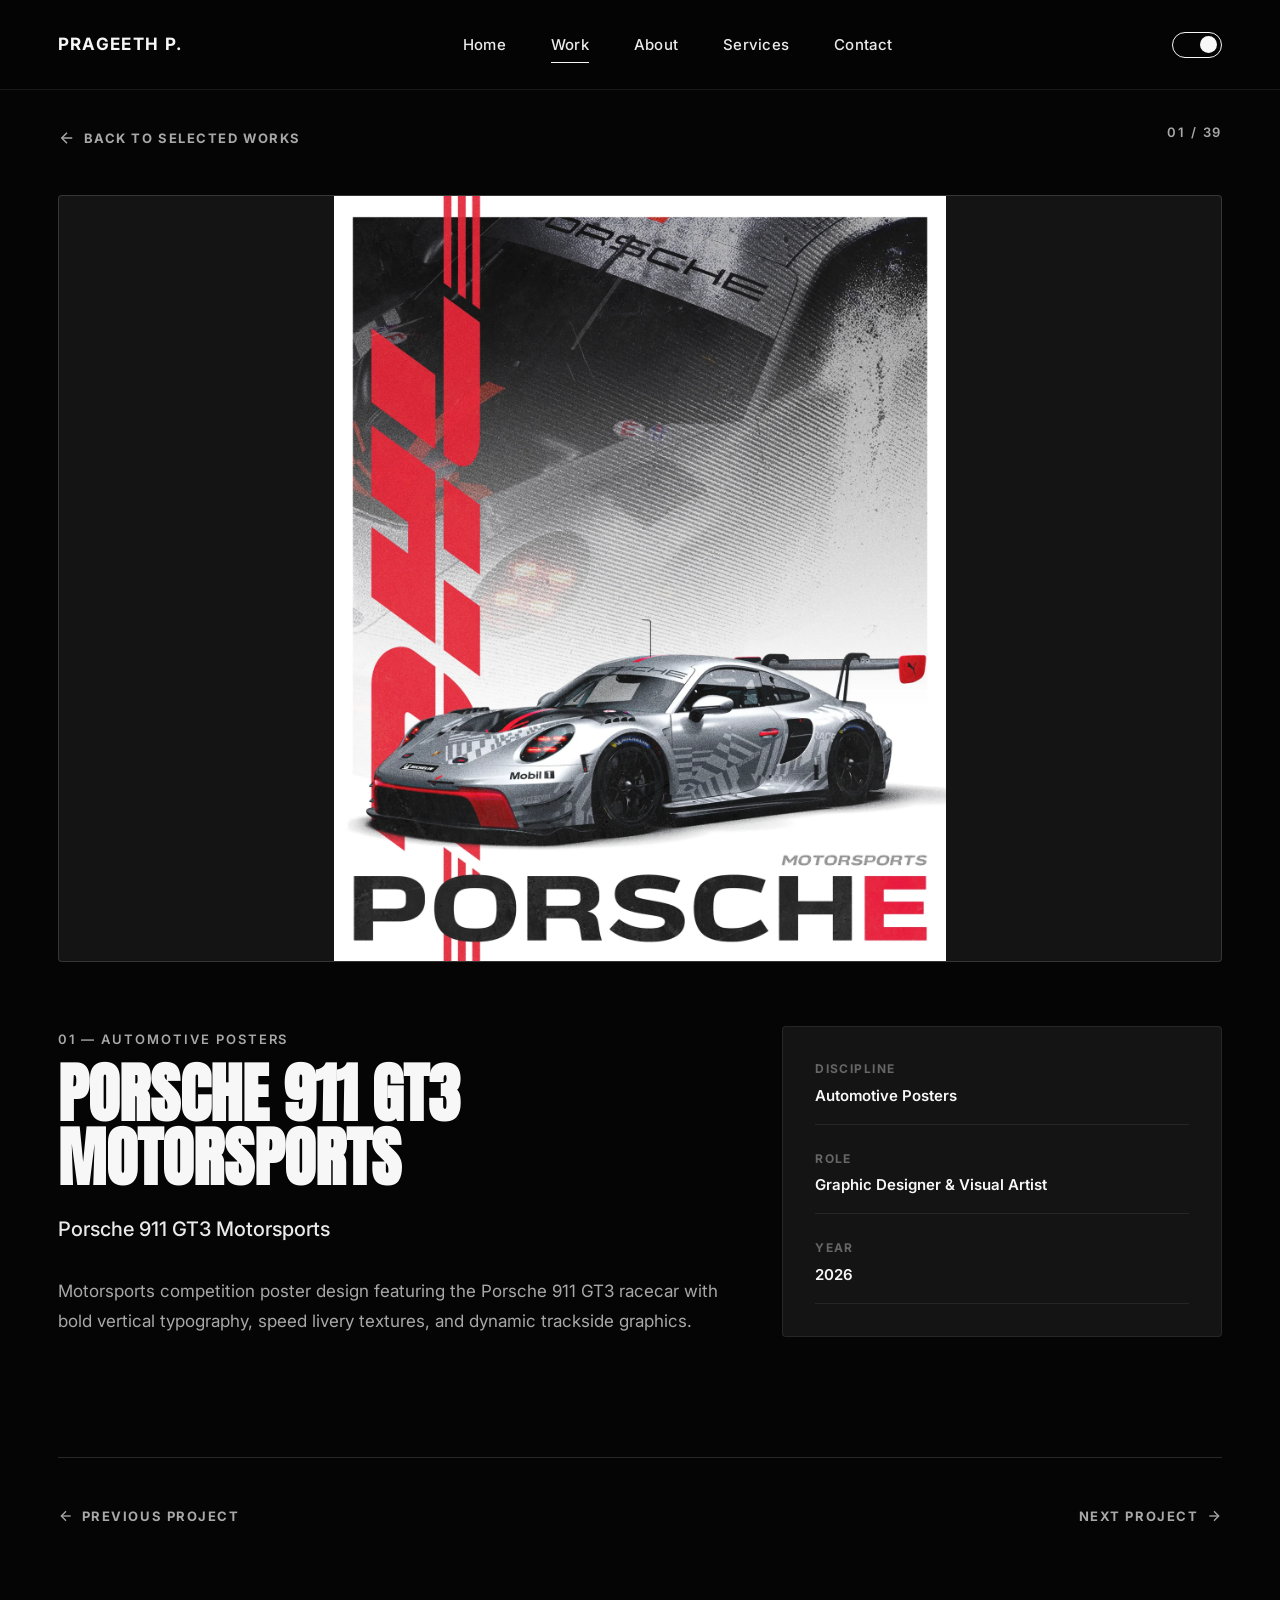
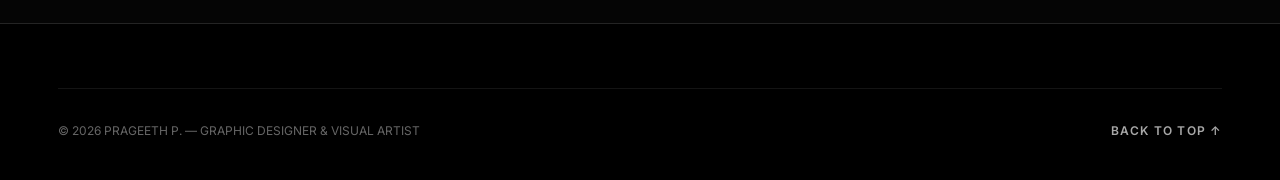
==== pages/project.html @ 1e7cd2c3 "feat: complete Prageeth P. graphic design portfolio with authentic artwork and editorial gallery" ====
<!DOCTYPE html>
<html lang="en" data-theme="dark">
<head>
  <meta charset="UTF-8">
  <meta name="viewport" content="width=device-width, initial-scale=1.0">
  <title>Project Details — PRAGEETH P.</title>
  <meta name="description" content="Project case study and visual presentation by Prageeth P., Independent Graphic Designer & Visual Artist.">
  
  <!-- Fonts -->
  <link rel="preconnect" href="https://fonts.googleapis.com">
  <link rel="preconnect" href="https://fonts.gstatic.com" crossorigin>
  <link href="https://fonts.googleapis.com/css2?family=Anton&family=Bebas+Neue&family=Inter:wght@300;400;500;600;700&family=Manrope:wght@400;500;600;700;800&display=swap" rel="stylesheet">
  
  <!-- Styles -->
  <link rel="stylesheet" href="../css/style.css">
  <link rel="stylesheet" href="../css/animations.css">
  <link rel="stylesheet" href="../css/responsive.css">
  
  <style>
    .project-page-wrap {
      padding-top: calc(var(--header-height) + 2rem);
      padding-bottom: 6rem;
      min-height: 100vh;
    }
    .back-nav-bar {
      margin-bottom: 2.5rem;
      display: flex;
      justify-content: space-between;
      align-items: center;
    }
    .back-link {
      display: inline-flex;
      align-items: center;
      gap: 0.5rem;
      font-size: 0.8125rem;
      font-weight: 700;
      letter-spacing: 0.12em;
      text-transform: uppercase;
      color: var(--text-muted);
      transition: color var(--trans-fast);
    }
    .back-link:hover {
      color: var(--text-main);
    }
    .project-hero-media {
      width: 100%;
      border: 1px solid var(--border-line);
      border-radius: 4px;
      overflow: hidden;
      margin-bottom: 4rem;
      background-color: var(--bg-card);
    }
    .project-hero-img {
      width: 100%;
      max-height: 85vh;
      object-fit: contain;
      margin-inline: auto;
    }
    .project-narrative-grid {
      display: grid;
      grid-template-columns: 1.5fr 1fr;
      gap: 4rem;
      align-items: flex-start;
    }
    .project-full-title {
      font-family: var(--font-display);
      font-size: clamp(2.5rem, 5vw, 4.5rem);
      text-transform: uppercase;
      line-height: 1;
      margin-bottom: 1.5rem;
    }
    .project-headline-lead {
      font-size: 1.25rem;
      line-height: 1.5;
      color: var(--text-soft);
      margin-bottom: 2rem;
      font-weight: 500;
    }
    .project-full-desc {
      font-size: 1.0625rem;
      line-height: 1.8;
      color: var(--text-muted);
      margin-bottom: 2.5rem;
    }
    .spec-group {
      background-color: var(--bg-card);
      border: 1px solid var(--border-subtle);
      border-radius: 4px;
      padding: 2rem;
      display: flex;
      flex-direction: column;
      gap: 1.5rem;
    }
    .spec-row {
      display: flex;
      flex-direction: column;
      gap: 0.35rem;
      padding-bottom: 1rem;
      border-bottom: 1px solid var(--border-subtle);
    }
    .spec-row:last-child {
      border-bottom: none;
      padding-bottom: 0;
    }
    .spec-title {
      font-size: 0.75rem;
      font-weight: 700;
      letter-spacing: 0.12em;
      text-transform: uppercase;
      color: var(--text-dim);
    }
    .spec-val {
      font-size: 0.9375rem;
      font-weight: 600;
      color: var(--text-main);
    }
    .deliverables-tags {
      display: flex;
      flex-wrap: wrap;
      gap: 0.5rem;
      margin-top: 0.25rem;
    }
    .deliv-tag {
      font-size: 0.75rem;
      background: var(--bg-surface);
      border: 1px solid var(--border-line);
      padding: 0.3rem 0.6rem;
      border-radius: 2px;
      color: var(--text-soft);
    }
    .project-pagination-bar {
      display: flex;
      justify-content: space-between;
      margin-top: 5rem;
      padding-top: 3rem;
      border-top: 1px solid var(--border-line);
    }
    @media (max-width: 900px) {
      .project-narrative-grid {
        grid-template-columns: 1fr;
        gap: 2.5rem;
      }
    }
  </style>
</head>
<body>
  <!-- Header -->
  <header class="site-header scrolled">
    <div class="header-container">
      <a href="../index.html" class="brand-wordmark">PRAGEETH P.</a>
      <nav class="main-nav" aria-label="Main Navigation">
        <a href="../index.html#home" class="nav-link">Home</a>
        <a href="../index.html#work" class="nav-link active">Work</a>
        <a href="../index.html#about" class="nav-link">About</a>
        <a href="../index.html#services" class="nav-link">Services</a>
        <a href="../index.html#contact" class="nav-link">Contact</a>
      </nav>
      <div class="header-actions">
        <button id="theme-toggle" class="theme-toggle-btn" aria-label="Toggle theme" role="switch" aria-checked="false">
          <span class="theme-toggle-thumb"></span>
        </button>
      </div>
    </div>
  </header>

  <main class="project-page-wrap">
    <div class="container">
      <div class="back-nav-bar">
        <a href="../index.html#work" class="back-link">
          <svg width="18" height="18" viewBox="0 0 24 24" fill="none" stroke="currentColor" stroke-width="2">
            <line x1="19" y1="12" x2="5" y2="12"></line>
            <polyline points="12 19 5 12 12 5"></polyline>
          </svg>
          Back to Selected Works
        </a>
        <span id="project-meta-count" class="section-label">01 / 06</span>
      </div>

      <!-- Hero Visual -->
      <div class="project-hero-media">
        <img id="detail-img" class="project-hero-img" src="" alt="Project Artwork">
      </div>

      <!-- Narrative & Details -->
      <div class="project-narrative-grid">
        <div>
          <span id="detail-category" class="section-label">Category</span>
          <h1 id="detail-title" class="project-full-title">Project Title</h1>
          <p id="detail-headline" class="project-headline-lead">Project headline and creative concept</p>
          <div id="detail-desc" class="project-full-desc">Detailed project description.</div>
        </div>

        <div class="spec-group">
          <div class="spec-row">
            <span class="spec-title">Discipline</span>
            <span id="detail-discipline" class="spec-val">—</span>
          </div>
          <div class="spec-row">
            <span class="spec-title">Client / Context</span>
            <span id="detail-client" class="spec-val">—</span>
          </div>
          <div class="spec-row">
            <span class="spec-title">Role</span>
            <span id="detail-role" class="spec-val">—</span>
          </div>
          <div class="spec-row">
            <span class="spec-title">Year</span>
            <span id="detail-year" class="spec-val">—</span>
          </div>
          <div class="spec-row">
            <span class="spec-title">Deliverables</span>
            <div id="detail-deliverables" class="deliverables-tags"></div>
          </div>
        </div>
      </div>

      <!-- Pagination -->
      <div class="project-pagination-bar">
        <a id="prev-project-link" href="#" class="back-link">
          <svg width="16" height="16" viewBox="0 0 24 24" fill="none" stroke="currentColor" stroke-width="2">
            <line x1="19" y1="12" x2="5" y2="12"></line>
            <polyline points="12 19 5 12 12 5"></polyline>
          </svg>
          Previous Project
        </a>
        <a id="next-project-link" href="#" class="back-link">
          Next Project
          <svg width="16" height="16" viewBox="0 0 24 24" fill="none" stroke="currentColor" stroke-width="2">
            <line x1="5" y1="12" x2="19" y2="12"></line>
            <polyline points="12 5 19 12 12 19"></polyline>
          </svg>
        </a>
      </div>
    </div>
  </main>

  <footer class="site-footer">
    <div class="container">
      <div class="footer-bottom">
        <span>© <span id="current-year">2026</span> PRAGEETH P. — GRAPHIC DESIGNER & VISUAL ARTIST</span>
        <a href="#" id="back-to-top" class="back-to-top-btn">
          Back to Top ↑
        </a>
      </div>
    </div>
  </footer>

  <script src="../js/projects.js"></script>
  <script src="../js/main.js"></script>
  <script>
    document.addEventListener('DOMContentLoaded', () => {
      const urlParams = new URLSearchParams(window.location.search);
      const projectId = urlParams.get('id') || PROJECTS_DATA[0].id;
      
      const projectIndex = PROJECTS_DATA.findIndex(p => p.id === projectId);
      const project = projectIndex !== -1 ? PROJECTS_DATA[projectIndex] : PROJECTS_DATA[0];
      const actualIndex = projectIndex !== -1 ? projectIndex : 0;

      // Update metadata
      document.title = `${project.title} — PRAGEETH P.`;
      
      const img = document.getElementById('detail-img');
      img.src = `../${project.image}`;
      img.alt = `${project.title} by Prageeth P.`;

      document.getElementById('project-meta-count').textContent = `${project.number} / ${PROJECTS_DATA.length}`;
      document.getElementById('detail-category').textContent = `${project.number} — ${project.category}`;
      document.getElementById('detail-title').textContent = project.title;
      document.getElementById('detail-headline').textContent = project.headline || project.title;
      document.getElementById('detail-desc').textContent = project.description || '';
      document.getElementById('detail-discipline').textContent = project.category;
      
      const clientEl = document.getElementById('detail-client');
      if (clientEl) {
        const clientRow = clientEl.closest('.spec-row');
        if (project.client) {
          if (clientRow) clientRow.style.display = 'flex';
          clientEl.textContent = project.client;
        } else if (clientRow) {
          clientRow.style.display = 'none';
        }
      }
      
      document.getElementById('detail-role').textContent = project.role || 'Graphic Designer & Visual Artist';
      document.getElementById('detail-year').textContent = project.year || '2024';

      const delivContainer = document.getElementById('detail-deliverables');
      if (delivContainer) {
        const delivRow = delivContainer.closest('.spec-row');
        delivContainer.innerHTML = '';
        if (project.deliverables && project.deliverables.length > 0) {
          if (delivRow) delivRow.style.display = 'flex';
          project.deliverables.forEach(d => {
            const tag = document.createElement('span');
            tag.className = 'deliv-tag';
            tag.textContent = d;
            delivContainer.appendChild(tag);
          });
        } else if (delivRow) {
          delivRow.style.display = 'none';
        }
      }

      // Pagination
      const prevIndex = actualIndex === 0 ? PROJECTS_DATA.length - 1 : actualIndex - 1;
      const nextIndex = actualIndex === PROJECTS_DATA.length - 1 ? 0 : actualIndex + 1;
      
      document.getElementById('prev-project-link').href = `project.html?id=${PROJECTS_DATA[prevIndex].id}`;
      document.getElementById('next-project-link').href = `project.html?id=${PROJECTS_DATA[nextIndex].id}`;
    });
  </script>
</body>
</html>
---- css/style.css ----
@font-face {
  font-family: 'Anton';
  src: url('../assets/fonts/Anton-Regular.ttf') format('truetype');
  font-weight: 400;
  font-style: normal;
  font-display: swap;
}

@font-face {
  font-family: 'Bebas Neue';
  src: url('../assets/fonts/BebasNeue-Regular.ttf') format('truetype');
  font-weight: 400;
  font-style: normal;
  font-display: swap;
}

:root {
  /* Strict Monochrome Color System */
  --bg-deep: #000000;
  --bg-main: #050505;
  --bg-surface: #0e0e0e;
  --bg-card: #141414;
  --bg-card-hover: #1c1c1c;
  
  --text-main: #F7F7F7;
  --text-soft: #EAEAEA;
  --text-muted: #A8A8A8;
  --text-dim: #666666;
  
  --border-line: rgba(255, 255, 255, 0.14);
  --border-subtle: rgba(255, 255, 255, 0.08);
  --border-strong: rgba(255, 255, 255, 0.35);
  
  --focus-ring: #FFFFFF;
  --accent-tint: #FFFFFF;
  
  /* Typography */
  --font-display: 'Anton', 'Bebas Neue', sans-serif;
  --font-sans: 'Inter', 'Manrope', -apple-system, BlinkMacSystemFont, 'Segoe UI', Roboto, sans-serif;
  
  /* Layout & Sizing */
  --container-max: 1440px;
  --header-height: 90px;
  --section-pad-y: clamp(5rem, 10vw, 9rem);
  --page-pad-x: clamp(1.5rem, 4.5vw, 4.5rem);
  
  /* Transitions */
  --ease-editorial: cubic-bezier(0.16, 1, 0.3, 1);
  --trans-fast: 0.2s ease;
  --trans-smooth: 0.4s var(--ease-editorial);
  --trans-slow: 0.7s var(--ease-editorial);
}

/* Light Mode Overrides (Architectural High-End Monochrome) */
[data-theme="light"] {
  --bg-deep: #F5F5F3;
  --bg-main: #FAFAFA;
  --bg-surface: #F0F0EE;
  --bg-card: #E8E8E6;
  --bg-card-hover: #DFDFDC;
  
  --text-main: #0A0A0A;
  --text-soft: #1E1E1E;
  --text-muted: #666666;
  --text-dim: #999999;
  
  --border-line: rgba(0, 0, 0, 0.14);
  --border-subtle: rgba(0, 0, 0, 0.08);
  --border-strong: rgba(0, 0, 0, 0.4);
  
  --focus-ring: #000000;
  --accent-tint: #000000;
}

/* --------------------------------------------------------------------------
   CSS Reset & Base Rules
   -------------------------------------------------------------------------- */
*, *::before, *::after {
  box-sizing: border-box;
  margin: 0;
  padding: 0;
}

html {
  font-size: 16px;
  scroll-behavior: smooth;
  background-color: var(--bg-deep);
  color: var(--text-main);
  text-rendering: optimizeLegibility;
  -webkit-font-smoothing: antialiased;
  -moz-osx-font-smoothing: grayscale;
}

body {
  font-family: var(--font-sans);
  background-color: var(--bg-main);
  color: var(--text-main);
  min-height: 100vh;
  line-height: 1.6;
  overflow-x: hidden;
  position: relative;
  transition: background-color var(--trans-smooth), color var(--trans-smooth);
}

img, video {
  max-width: 100%;
  height: auto;
  display: block;
}

a {
  color: inherit;
  text-decoration: none;
  transition: color var(--trans-fast), opacity var(--trans-fast);
}

button {
  background: none;
  border: none;
  color: inherit;
  font: inherit;
  cursor: pointer;
}

ul, ol {
  list-style: none;
}

:focus-visible {
  outline: 2px solid var(--focus-ring);
  outline-offset: 4px;
}

/* --------------------------------------------------------------------------
   Accessibility & Screen Readers
   -------------------------------------------------------------------------- */
.sr-only {
  position: absolute;
  width: 1px;
  height: 1px;
  padding: 0;
  margin: -1px;
  overflow: hidden;
  clip: rect(0, 0, 0, 0);
  white-space: nowrap;
  border: 0;
}

.skip-to-content {
  position: absolute;
  top: -100px;
  left: 2rem;
  background: var(--text-main);
  color: var(--bg-deep);
  padding: 0.75rem 1.5rem;
  z-index: 1000;
  font-weight: 600;
  transition: top var(--trans-fast);
}

.skip-to-content:focus {
  top: 1.5rem;
}

/* --------------------------------------------------------------------------
   Shared Layout & Container
   -------------------------------------------------------------------------- */
.container {
  width: 100%;
  max-width: var(--container-max);
  margin-inline: auto;
  padding-inline: var(--page-pad-x);
}

.section-pad {
  padding-block: var(--section-pad-y);
}

.section-header {
  margin-bottom: clamp(3rem, 6vw, 5rem);
}

.section-label {
  font-size: 0.8125rem;
  font-weight: 600;
  letter-spacing: 0.15em;
  text-transform: uppercase;
  color: var(--text-muted);
  display: inline-block;
  margin-bottom: 0.75rem;
}

.section-title {
  font-family: var(--font-display);
  font-size: clamp(2.5rem, 6vw, 4.75rem);
  line-height: 0.95;
  letter-spacing: -0.01em;
  text-transform: uppercase;
  color: var(--text-main);
  margin-bottom: 1.25rem;
}

.section-desc {
  font-size: clamp(0.9375rem, 1.4vw, 1.125rem);
  color: var(--text-muted);
  max-width: 680px;
  line-height: 1.6;
}

/* --------------------------------------------------------------------------
   Header & Navigation
   -------------------------------------------------------------------------- */
.site-header {
  position: fixed;
  top: 0;
  left: 0;
  width: 100%;
  height: var(--header-height);
  z-index: 100;
  transition: background-color var(--trans-smooth), backdrop-filter var(--trans-smooth), border-color var(--trans-smooth);
}

.site-header.scrolled {
  background-color: rgba(5, 5, 5, 0.85);
  backdrop-filter: blur(12px);
  -webkit-backdrop-filter: blur(12px);
  border-bottom: 1px solid var(--border-subtle);
}

[data-theme="light"] .site-header.scrolled {
  background-color: rgba(250, 250, 250, 0.9);
}

.header-container {
  height: 100%;
  display: flex;
  align-items: center;
  justify-content: space-between;
  padding-inline: var(--page-pad-x);
}

.brand-wordmark {
  font-family: var(--font-sans);
  font-size: 1.0625rem;
  font-weight: 700;
  letter-spacing: 0.08em;
  text-transform: uppercase;
  color: var(--text-main);
  position: relative;
  z-index: 102;
}

.main-nav {
  display: flex;
  align-items: center;
  gap: clamp(1.5rem, 3.5vw, 3rem);
}

.nav-link {
  font-size: 0.9375rem;
  font-weight: 500;
  letter-spacing: 0.02em;
  color: var(--text-soft);
  position: relative;
  padding-block: 0.25rem;
}

.nav-link::after {
  content: '';
  position: absolute;
  bottom: -2px;
  left: 0;
  width: 0%;
  height: 1px;
  background-color: var(--text-main);
  transition: width var(--trans-smooth);
}

.nav-link:hover::after,
.nav-link.active::after {
  width: 100%;
}

.nav-link:hover {
  color: var(--text-main);
}

.header-actions {
  display: flex;
  align-items: center;
  gap: 1.25rem;
  position: relative;
  z-index: 102;
}

/* Minimalist Pill Theme Toggle */
.theme-toggle-btn {
  width: 50px;
  height: 26px;
  background-color: transparent;
  border: 1.5px solid var(--text-main);
  border-radius: 999px;
  position: relative;
  cursor: pointer;
  padding: 2px;
  transition: border-color var(--trans-fast);
}

.theme-toggle-thumb {
  position: absolute;
  top: 3px;
  right: 4px;
  width: 17px;
  height: 17px;
  background-color: var(--text-main);
  border-radius: 50%;
  transition: transform var(--trans-smooth), background-color var(--trans-fast);
}

[data-theme="light"] .theme-toggle-thumb {
  transform: translateX(-24px);
}

/* Mobile Hamburger Button */
.menu-toggle-btn {
  display: none;
  flex-direction: column;
  justify-content: center;
  gap: 6px;
  width: 38px;
  height: 38px;
  padding: 4px;
  cursor: pointer;
  z-index: 102;
}

.menu-toggle-bar {
  width: 24px;
  height: 2px;
  background-color: var(--text-main);
  transition: transform var(--trans-smooth), opacity var(--trans-smooth);
}

.menu-toggle-btn.open .menu-toggle-bar:nth-child(1) {
  transform: translateY(8px) rotate(45deg);
}

.menu-toggle-btn.open .menu-toggle-bar:nth-child(2) {
  opacity: 0;
}

.menu-toggle-btn.open .menu-toggle-bar:nth-child(3) {
  transform: translateY(-8px) rotate(-45deg);
}

/* --------------------------------------------------------------------------
   PAGE 01 — HERO SECTION (Faithful to Reference Mockup)
   -------------------------------------------------------------------------- */
.hero-section {
  position: relative;
  width: 100%;
  height: 100vh;
  height: 100svh;
  background-color: var(--bg-deep);
  overflow: hidden;
}

/* Center Visual Stage: Contains Oversized Name & Foreground Portrait */
.hero-stage {
  position: absolute;
  inset: 0;
  width: 100%;
  height: 100%;
  overflow: hidden;
  pointer-events: none;
}

/* Typography Group: Displays Name and Supporting Row mathematically locked */
.hero-title-group {
  position: absolute;
  top: 48%;
  left: 50%;
  transform: translate(-50%, -50%);
  display: flex;
  flex-direction: column;
  align-items: center;
  width: min(92vw, 1750px);
  z-index: 1;
  pointer-events: none;
}

/* Exact Vector Display Typography (Anton Bold Glyphs) */
.hero-name-svg {
  width: 100%;
  height: auto;
  max-height: 29vh;
  color: var(--text-main);
  display: block;
}

/* Foreground portrait layered in front */
.hero-portrait-wrapper {
  position: absolute;
  bottom: 0;
  left: 50%;
  transform: translateX(-50%);
  height: 98vh;
  height: 98svh;
  max-height: 100%;
  width: auto;
  display: flex;
  align-items: flex-end;
  justify-content: center;
  z-index: 2;
  pointer-events: none;
}

.hero-portrait-img {
  height: 100%;
  width: auto;
  max-width: 100vw;
  object-fit: contain;
  object-position: bottom center;
  filter: contrast(1.05) brightness(1.02);
}

/* Supporting text locked directly to the width of the vector typography */
.hero-supporting-row {
  width: 100%;
  display: flex;
  justify-content: space-between;
  align-items: center;
  margin-top: clamp(0.75rem, 1.8vh, 1.5rem);
  position: relative;
  z-index: 3;
  pointer-events: auto;
}

.hero-role-label,
.hero-caption-label {
  font-size: clamp(0.75rem, 0.95vw, 0.9375rem);
  font-weight: 600;
  letter-spacing: 0.14em;
  text-transform: uppercase;
  color: var(--text-main);
  margin: 0;
  white-space: nowrap;
}

/* Bottom elements bar: Socials (Left) & "LET'S CREATE" (Right) */
.hero-bottom-bar {
  position: absolute;
  bottom: clamp(1.5rem, 4vh, 2.75rem);
  left: 4vw;
  right: 4vw;
  width: 92vw;
  margin-inline: auto;
  display: flex;
  justify-content: space-between;
  align-items: center;
  z-index: 4;
  pointer-events: auto;
}

.hero-socials {
  display: flex;
  align-items: center;
  gap: 1.5rem;
}

.hero-social-link {
  display: inline-flex;
  align-items: center;
  justify-content: center;
  color: var(--text-main);
  opacity: 0.85;
  transition: opacity var(--trans-fast), transform var(--trans-fast);
}

.hero-social-link:hover {
  opacity: 1;
  transform: translateY(-2px);
}

.social-svg-ig {
  width: 20px;
  height: 20px;
  stroke: currentColor;
}

.social-svg-be {
  width: 22px;
  height: 22px;
  fill: currentColor;
}

.hero-cta-btn {
  display: inline-flex;
  align-items: center;
  gap: 0.75rem;
  font-size: clamp(0.8125rem, 1.1vw, 0.9375rem);
  font-weight: 700;
  letter-spacing: 0.12em;
  text-transform: uppercase;
  color: var(--text-main);
  padding: 0.5rem 0.25rem;
  position: relative;
  cursor: pointer;
}

.hero-cta-arrow {
  display: inline-block;
  transition: transform var(--trans-smooth);
}

.hero-cta-btn:hover .hero-cta-arrow {
  transform: translateX(6px);
}

/* --------------------------------------------------------------------------
   PAGE 02 — SELECTED WORKS (Editorial Portfolio Gallery)
   -------------------------------------------------------------------------- */
.works-section {
  background-color: var(--bg-main);
  border-top: 1px solid var(--border-subtle);
}

.works-filter-bar {
  display: flex;
  flex-wrap: wrap;
  gap: 0.75rem clamp(1rem, 2vw, 2rem);
  margin-bottom: 3.5rem;
  padding-bottom: 1.5rem;
  border-bottom: 1px solid var(--border-subtle);
}

.filter-btn {
  font-size: 0.8125rem;
  font-weight: 600;
  letter-spacing: 0.1em;
  text-transform: uppercase;
  color: var(--text-muted);
  padding: 0.35rem 0.75rem;
  border: 1px solid transparent;
  border-radius: 2px;
  transition: all var(--trans-fast);
}

.filter-btn:hover {
  color: var(--text-main);
}

.filter-btn.active {
  color: var(--text-main);
  background-color: var(--bg-surface);
  border-color: var(--border-line);
}

/* Asymmetric Editorial Grid */
.projects-grid {
  display: grid;
  grid-template-columns: repeat(12, 1fr);
  gap: clamp(1.5rem, 3vw, 2.5rem);
  transition: opacity 0.25s ease, transform 0.25s ease;
}

.projects-grid.filtering-out {
  opacity: 0;
  transform: translateY(8px);
}

.project-card {
  grid-column: span 4;
  position: relative;
  background-color: var(--bg-card);
  border: 1px solid var(--border-subtle);
  border-radius: 2px;
  overflow: hidden;
  cursor: pointer;
  display: flex;
  flex-direction: column;
  transition: transform var(--trans-smooth), border-color var(--trans-smooth), box-shadow var(--trans-smooth);
}

.project-card:hover {
  transform: translateY(-6px);
  border-color: var(--border-strong);
  box-shadow: 0 20px 40px rgba(0, 0, 0, 0.6);
}

[data-theme="light"] .project-card:hover {
  box-shadow: 0 20px 40px rgba(0, 0, 0, 0.12);
}

/* Editorial Rhythm: Asymmetric alternating spans for cinematic pacing */
.projects-grid .project-card:nth-child(5n + 1) { grid-column: span 7; }
.projects-grid .project-card:nth-child(5n + 2) { grid-column: span 5; }
.projects-grid .project-card:nth-child(5n + 3) { grid-column: span 4; }
.projects-grid .project-card:nth-child(5n + 4) { grid-column: span 4; }
.projects-grid .project-card:nth-child(5n + 5) { grid-column: span 4; }

/* Small category sets automatically adapt cleanly */
.projects-grid:has(> .project-card:nth-last-child(2):first-child) .project-card {
  grid-column: span 6;
}
.projects-grid:has(> .project-card:nth-last-child(3):first-child) .project-card {
  grid-column: span 4;
}

.project-card-media {
  position: relative;
  width: 100%;
  overflow: hidden;
  background-color: #070707;
  display: flex;
  align-items: center;
  justify-content: center;
  padding: 0.5rem;
}

[data-theme="light"] .project-card-media {
  background-color: #ECECE9;
}

.project-img {
  width: 100%;
  height: 100%;
  object-fit: contain;
  display: block;
  transition: transform var(--trans-slow), filter var(--trans-slow);
}

.project-card:hover .project-img {
  transform: scale(1.02);
}

.project-card-badge {
  position: absolute;
  top: 1.25rem;
  left: 1.25rem;
  font-size: 0.6875rem;
  font-weight: 700;
  letter-spacing: 0.12em;
  text-transform: uppercase;
  background-color: rgba(5, 5, 5, 0.85);
  backdrop-filter: blur(8px);
  color: var(--text-main);
  padding: 0.35rem 0.75rem;
  border: 1px solid var(--border-subtle);
  border-radius: 2px;
}

[data-theme="light"] .project-card-badge {
  background-color: rgba(255, 255, 255, 0.88);
}

.project-card-info {
  padding: 1.5rem 1.75rem;
  display: flex;
  justify-content: space-between;
  align-items: flex-end;
  border-top: 1px solid var(--border-subtle);
}

.project-meta-cat {
  font-size: 0.75rem;
  font-weight: 600;
  letter-spacing: 0.12em;
  text-transform: uppercase;
  color: var(--text-muted);
  display: block;
  margin-bottom: 0.35rem;
}

.project-title {
  font-family: var(--font-display);
  font-size: clamp(1.35rem, 2vw, 1.85rem);
  letter-spacing: -0.01em;
  line-height: 1.1;
  text-transform: uppercase;
  color: var(--text-main);
}

.project-year {
  font-size: 0.8125rem;
  font-weight: 500;
  color: var(--text-dim);
}

/* --------------------------------------------------------------------------
   PAGE 03 — ABOUT SECTION (Behind The Visuals)
   -------------------------------------------------------------------------- */
.about-section {
  background-color: var(--bg-surface);
  border-top: 1px solid var(--border-subtle);
}

.about-grid {
  display: grid;
  grid-template-columns: 1fr 1.15fr;
  gap: clamp(2.5rem, 6vw, 6rem);
  align-items: center;
}

.about-portrait-frame {
  position: relative;
  border: 1px solid var(--border-line);
  padding: 1rem;
  background-color: var(--bg-card);
}

.about-portrait-img {
  width: 100%;
  aspect-ratio: 3 / 4;
  object-fit: cover;
  filter: grayscale(100%) contrast(1.08);
}

.about-portrait-caption {
  margin-top: 1rem;
  display: flex;
  justify-content: space-between;
  font-size: 0.75rem;
  letter-spacing: 0.1em;
  text-transform: uppercase;
  color: var(--text-muted);
}

.about-lead-text {
  font-size: clamp(1.25rem, 2vw, 1.75rem);
  line-height: 1.4;
  color: var(--text-main);
  font-weight: 400;
  margin-bottom: 2rem;
  border-left: 2px solid var(--text-main);
  padding-left: 1.5rem;
}

.about-body-text {
  font-size: 1rem;
  line-height: 1.8;
  color: var(--text-muted);
  margin-bottom: 2rem;
}

.about-skills-block {
  margin-top: 2.5rem;
  padding-top: 2rem;
  border-top: 1px solid var(--border-subtle);
}

.about-skills-title {
  font-size: 0.8125rem;
  font-weight: 700;
  letter-spacing: 0.14em;
  text-transform: uppercase;
  color: var(--text-main);
  margin-bottom: 1.25rem;
}

.about-tools-tags {
  display: flex;
  flex-wrap: wrap;
  gap: 0.625rem;
}

.tool-tag {
  font-size: 0.75rem;
  font-weight: 600;
  letter-spacing: 0.05em;
  color: var(--text-soft);
  background-color: var(--bg-card);
  border: 1px solid var(--border-subtle);
  padding: 0.4rem 0.85rem;
  border-radius: 2px;
}

/* --------------------------------------------------------------------------
   PAGE 04 — SERVICES SECTION
   -------------------------------------------------------------------------- */
.services-section {
  background-color: var(--bg-main);
  border-top: 1px solid var(--border-subtle);
}

.services-list {
  display: flex;
  flex-direction: column;
}

.service-item {
  border-top: 1px solid var(--border-subtle);
  padding-block: clamp(1.75rem, 3.5vw, 2.75rem);
  display: grid;
  grid-template-columns: 80px 1.5fr 2fr 40px;
  align-items: center;
  gap: 2rem;
  transition: background-color var(--trans-fast), padding-inline var(--trans-fast);
  cursor: default;
}

.service-item:last-child {
  border-bottom: 1px solid var(--border-subtle);
}

.service-item:hover {
  background-color: var(--bg-surface);
  padding-inline: 1rem;
}

.service-num {
  font-family: var(--font-display);
  font-size: 1.75rem;
  color: var(--text-dim);
}

.service-title {
  font-family: var(--font-display);
  font-size: clamp(1.5rem, 2.8vw, 2.5rem);
  text-transform: uppercase;
  line-height: 1;
  color: var(--text-main);
}

.service-desc {
  font-size: 0.9375rem;
  color: var(--text-muted);
  line-height: 1.6;
}

.service-arrow {
  color: var(--text-dim);
  transition: transform var(--trans-fast), color var(--trans-fast);
}

.service-item:hover .service-arrow {
  transform: translateX(6px);
  color: var(--text-main);
}

/* --------------------------------------------------------------------------
   PAGE 05 — CREATIVE PROCESS SECTION
   -------------------------------------------------------------------------- */
.process-section {
  background-color: var(--bg-surface);
  border-top: 1px solid var(--border-subtle);
}

.process-grid {
  display: grid;
  grid-template-columns: repeat(4, 1fr);
  gap: clamp(1.5rem, 3vw, 2.5rem);
  position: relative;
}

.process-card {
  position: relative;
  background-color: var(--bg-card);
  border: 1px solid var(--border-subtle);
  padding: 2.5rem 2rem;
  border-radius: 3px;
  display: flex;
  flex-direction: column;
  transition: border-color var(--trans-smooth), transform var(--trans-smooth);
}

.process-card:hover {
  border-color: var(--border-strong);
  transform: translateY(-4px);
}

.process-step-num {
  font-family: var(--font-display);
  font-size: clamp(2.5rem, 4vw, 3.5rem);
  color: var(--text-dim);
  line-height: 1;
  margin-bottom: 1.5rem;
}

.process-step-title {
  font-family: var(--font-display);
  font-size: 1.5rem;
  letter-spacing: -0.01em;
  text-transform: uppercase;
  color: var(--text-main);
  margin-bottom: 1rem;
}

.process-step-desc {
  font-size: 0.875rem;
  line-height: 1.7;
  color: var(--text-muted);
}

/* --------------------------------------------------------------------------
   PAGE 06 — CONTACT SECTION
   -------------------------------------------------------------------------- */
.contact-section {
  background-color: var(--bg-deep);
  border-top: 1px solid var(--border-subtle);
}

.contact-grid {
  display: grid;
  grid-template-columns: 1.1fr 1fr;
  gap: clamp(3rem, 7vw, 6rem);
}

.contact-meta-channels {
  margin-top: 3rem;
  display: flex;
  flex-direction: column;
  gap: 1.5rem;
}

.contact-channel-item {
  display: flex;
  flex-direction: column;
  gap: 0.35rem;
}

.channel-label {
  font-size: 0.75rem;
  font-weight: 600;
  letter-spacing: 0.12em;
  text-transform: uppercase;
  color: var(--text-dim);
}

.channel-value {
  font-size: 1.125rem;
  font-weight: 500;
  color: var(--text-main);
  transition: color var(--trans-fast);
}

.channel-value:hover {
  color: var(--text-muted);
}

/* Contact Form */
.contact-form {
  background-color: var(--bg-card);
  border: 1px solid var(--border-subtle);
  padding: clamp(2rem, 4vw, 3rem);
  border-radius: 3px;
  display: flex;
  flex-direction: column;
  gap: 1.5rem;
}

.form-group {
  display: flex;
  flex-direction: column;
  gap: 0.5rem;
}

.form-label {
  font-size: 0.75rem;
  font-weight: 600;
  letter-spacing: 0.1em;
  text-transform: uppercase;
  color: var(--text-muted);
}

.form-input,
.form-textarea,
.form-select {
  width: 100%;
  background-color: var(--bg-surface);
  border: 1px solid var(--border-line);
  color: var(--text-main);
  font-family: var(--font-sans);
  font-size: 0.9375rem;
  padding: 0.875rem 1rem;
  border-radius: 2px;
  transition: border-color var(--trans-fast);
}

.form-input:focus,
.form-textarea:focus,
.form-select:focus {
  outline: none;
  border-color: var(--text-main);
}

.form-textarea {
  resize: vertical;
  min-height: 120px;
}

.form-submit-btn {
  display: inline-flex;
  align-items: center;
  justify-content: center;
  gap: 0.75rem;
  background-color: var(--text-main);
  color: var(--bg-deep);
  font-family: var(--font-sans);
  font-size: 0.875rem;
  font-weight: 700;
  letter-spacing: 0.12em;
  text-transform: uppercase;
  padding: 1rem 2rem;
  border-radius: 2px;
  margin-top: 0.5rem;
  transition: background-color var(--trans-fast), transform var(--trans-fast);
}

.form-submit-btn:hover {
  background-color: var(--text-soft);
  transform: translateY(-2px);
}

.form-status-msg {
  display: none;
  font-size: 0.875rem;
  padding: 0.75rem 1rem;
  border-radius: 2px;
  text-align: center;
}

.form-status-msg.success {
  display: block;
  background-color: rgba(255, 255, 255, 0.1);
  color: var(--text-main);
  border: 1px solid var(--border-strong);
}

/* --------------------------------------------------------------------------
   PAGE 07 — FOOTER
   -------------------------------------------------------------------------- */
.site-footer {
  background-color: var(--bg-deep);
  border-top: 1px solid var(--border-line);
  padding-block: 4rem 2.5rem;
}

.footer-top {
  display: flex;
  justify-content: space-between;
  align-items: flex-start;
  margin-bottom: 3.5rem;
}

.footer-brand-title {
  font-family: var(--font-display);
  font-size: 2.25rem;
  letter-spacing: -0.01em;
  text-transform: uppercase;
  color: var(--text-main);
}

.footer-brand-role {
  font-size: 0.8125rem;
  font-weight: 600;
  letter-spacing: 0.14em;
  text-transform: uppercase;
  color: var(--text-muted);
  margin-top: 0.35rem;
}

.footer-links-group {
  display: flex;
  gap: 3rem;
}

.footer-nav-col {
  display: flex;
  flex-direction: column;
  gap: 0.75rem;
}

.footer-col-title {
  font-size: 0.75rem;
  font-weight: 700;
  letter-spacing: 0.12em;
  text-transform: uppercase;
  color: var(--text-dim);
  margin-bottom: 0.5rem;
}

.footer-link {
  font-size: 0.875rem;
  color: var(--text-muted);
  transition: color var(--trans-fast);
}

.footer-link:hover {
  color: var(--text-main);
}

.footer-bottom {
  display: flex;
  justify-content: space-between;
  align-items: center;
  padding-top: 2rem;
  border-top: 1px solid var(--border-subtle);
  font-size: 0.75rem;
  color: var(--text-dim);
}

.back-to-top-btn {
  display: inline-flex;
  align-items: center;
  gap: 0.5rem;
  font-size: 0.75rem;
  font-weight: 600;
  letter-spacing: 0.1em;
  text-transform: uppercase;
  color: var(--text-muted);
  transition: color var(--trans-fast);
}

.back-to-top-btn:hover {
  color: var(--text-main);
}

/* --------------------------------------------------------------------------
   Full-Screen Project Detail Modal
   -------------------------------------------------------------------------- */
.project-modal {
  position: fixed;
  inset: 0;
  background-color: rgba(5, 5, 5, 0.95);
  backdrop-filter: blur(16px);
  -webkit-backdrop-filter: blur(16px);
  z-index: 1000;
  display: flex;
  align-items: center;
  justify-content: center;
  opacity: 0;
  visibility: hidden;
  transition: opacity var(--trans-smooth), visibility var(--trans-smooth);
}

.project-modal.open {
  opacity: 1;
  visibility: visible;
}

.modal-dialog {
  position: relative;
  width: 92%;
  max-width: 1200px;
  max-height: 90vh;
  background-color: var(--bg-card);
  border: 1px solid var(--border-line);
  border-radius: 4px;
  overflow-y: auto;
  padding: clamp(2rem, 4vw, 3.5rem);
}

.modal-close-btn {
  position: absolute;
  top: 1.5rem;
  right: 1.5rem;
  width: 40px;
  height: 40px;
  display: flex;
  align-items: center;
  justify-content: center;
  color: var(--text-main);
  border: 1px solid var(--border-subtle);
  border-radius: 50%;
  cursor: pointer;
  transition: background-color var(--trans-fast), transform var(--trans-fast);
}

.modal-close-btn:hover {
  background-color: var(--bg-surface);
  transform: rotate(90deg);
}

.modal-content-grid {
  display: grid;
  grid-template-columns: 1.4fr 1fr;
  gap: 2.5rem;
  align-items: center;
}

.modal-media-wrap {
  width: 100%;
  max-height: 80vh;
  border: 1px solid var(--border-subtle);
  border-radius: 2px;
  background-color: #060606;
  display: flex;
  flex-direction: column;
  align-items: center;
  justify-content: center;
  padding: 1rem;
  overflow: hidden;
}

[data-theme="light"] .modal-media-wrap {
  background-color: #EDEDEA;
}

.modal-img {
  max-width: 100%;
  max-height: 68vh;
  object-fit: contain;
  display: block;
  border-radius: 2px;
}

.modal-thumbs-bar {
  display: flex;
  gap: 0.75rem;
  margin-top: 1rem;
  padding-top: 0.75rem;
  border-top: 1px solid var(--border-subtle);
  width: 100%;
  justify-content: center;
}

.modal-thumb-item {
  width: 64px;
  height: 48px;
  border: 1px solid var(--border-subtle);
  border-radius: 2px;
  background: transparent;
  cursor: pointer;
  overflow: hidden;
  padding: 2px;
  transition: border-color var(--trans-fast), opacity var(--trans-fast);
  opacity: 0.6;
}

.modal-thumb-item.active,
.modal-thumb-item:hover {
  border-color: var(--focus-ring);
  opacity: 1;
}

.modal-thumb-item img {
  width: 100%;
  height: 100%;
  object-fit: cover;
}

.modal-details {
  display: flex;
  flex-direction: column;
  gap: 1.25rem;
}

.modal-tag {
  font-size: 0.75rem;
  font-weight: 700;
  letter-spacing: 0.12em;
  text-transform: uppercase;
  color: var(--text-muted);
}

.modal-title {
  font-family: var(--font-display);
  font-size: clamp(1.85rem, 3vw, 2.75rem);
  text-transform: uppercase;
  line-height: 1.05;
  color: var(--text-main);
}

.modal-desc {
  font-size: 0.9375rem;
  color: var(--text-muted);
  line-height: 1.7;
}

.modal-specs-list {
  display: flex;
  flex-direction: column;
  gap: 0.875rem;
  padding-block: 1.25rem;
  border-block: 1px solid var(--border-subtle);
}

.modal-spec-row {
  display: flex;
  justify-content: space-between;
  font-size: 0.8125rem;
}

.modal-spec-label {
  color: var(--text-dim);
  text-transform: uppercase;
  letter-spacing: 0.08em;
}

.modal-spec-val {
  color: var(--text-main);
  font-weight: 600;
}

.modal-nav-actions {
  display: flex;
  justify-content: space-between;
  align-items: center;
  margin-top: 0.5rem;
  gap: 1rem;
}

.modal-nav-btn {
  font-size: 0.8125rem;
  font-weight: 600;
  letter-spacing: 0.1em;
  text-transform: uppercase;
  color: var(--text-main);
  background: transparent;
  border: 1px solid var(--border-subtle);
  padding: 0.6rem 1rem;
  border-radius: 2px;
  cursor: pointer;
  display: inline-flex;
  align-items: center;
  gap: 0.5rem;
  transition: background-color var(--trans-fast), color var(--trans-fast), border-color var(--trans-fast);
}

.modal-nav-btn:hover {
  background-color: var(--bg-surface);
  border-color: var(--border-line);
  color: var(--text-main);
}
---- css/animations.css ----
/* ==========================================================================
   PRAGEETH P. CREATIVE PORTFOLIO — ANIMATIONS & MICRO-INTERACTIONS
   Direction: Cinematic, restrained, high-performance transitions
   ========================================================================== */

/* Keyframe Animations */
@keyframes fadeIn {
  from {
    opacity: 0;
  }
  to {
    opacity: 1;
  }
}

@keyframes heroRevealName {
  0% {
    opacity: 0;
    transform: translate(-50%, -46%) scale(0.97);
    filter: blur(8px);
  }
  100% {
    opacity: 1;
    transform: translate(-50%, -50%) scale(1);
    filter: blur(0px);
  }
}

@keyframes heroPortraitEnter {
  0% {
    opacity: 0;
    transform: translate(-50%, 35px);
  }
  100% {
    opacity: 1;
    transform: translate(-50%, 0);
  }
}

@keyframes slideUpFade {
  0% {
    opacity: 0;
    transform: translateY(20px);
  }
  100% {
    opacity: 1;
    transform: translateY(0);
  }
}

@keyframes subtleFloat {
  0%, 100% {
    transform: translateY(0px);
  }
  50% {
    transform: translateY(-4px);
  }
}

/* Staggered Hero Sequence */
.hero-stagger-1 {
  animation: fadeIn 0.8s var(--ease-editorial) 0.1s both;
}

.hero-stagger-2 {
  animation: heroRevealName 1.2s var(--ease-editorial) 0.3s both;
}

.hero-stagger-3 {
  animation: heroPortraitEnter 1.1s var(--ease-editorial) 0.5s both;
}

.hero-stagger-4 {
  animation: slideUpFade 0.9s var(--ease-editorial) 0.8s both;
}

.hero-stagger-5 {
  animation: fadeIn 0.9s var(--ease-editorial) 1s both;
}

/* Scroll Reveal Utility Classes (Handled by IntersectionObserver) */
.reveal-on-scroll {
  opacity: 0;
  transform: translateY(28px);
  transition: opacity 0.8s var(--ease-editorial), transform 0.8s var(--ease-editorial);
  will-change: opacity, transform;
}

.reveal-on-scroll.revealed {
  opacity: 1;
  transform: translateY(0);
}

.reveal-delay-1 { transition-delay: 0.1s; }
.reveal-delay-2 { transition-delay: 0.2s; }
.reveal-delay-3 { transition-delay: 0.3s; }
.reveal-delay-4 { transition-delay: 0.4s; }

/* Subtle Interactive Effects */
.magnetic-btn {
  transition: transform 0.3s var(--ease-editorial);
}

.magnetic-btn:hover {
  transform: translateY(-2px);
}

/* Respect User's Reduced Motion Preferences */
@media (prefers-reduced-motion: reduce) {
  *, *::before, *::after {
    animation-duration: 0.01ms !important;
    animation-iteration-count: 1 !important;
    transition-duration: 0.01ms !important;
    scroll-behavior: auto !important;
  }
  
  .reveal-on-scroll {
    opacity: 1 !important;
    transform: none !important;
  }
}
---- css/responsive.css ----
/* ==========================================================================
   PRAGEETH P. CREATIVE PORTFOLIO — RESPONSIVE STYLES
   Breakpoints: 1280px, 1024px, 768px, 480px, 360px
   ========================================================================== */

/* Large Desktop (1440px and above) */
@media (min-width: 1440px) {
  .hero-display-name {
    font-size: clamp(14rem, 21.5vw, 20.5rem);
  }
  
  .hero-portrait-wrapper {
    max-width: 920px;
  }
}

/* Laptops & Standard Desktop (max-width: 1200px) */
@media (max-width: 1200px) {
  .projects-grid {
    gap: 1.75rem;
  }
  
  .projects-grid .project-card,
  .projects-grid .project-card:nth-child(n) {
    grid-column: span 6;
  }
  
  .process-grid {
    grid-template-columns: repeat(2, 1fr);
  }
  
  .modal-content-grid {
    grid-template-columns: 1fr;
    gap: 2rem;
  }
}

/* Tablets (max-width: 1024px) */
@media (max-width: 1024px) {
  :root {
    --header-height: 80px;
  }
  
  .about-grid {
    grid-template-columns: 1fr;
    gap: 3.5rem;
  }
  
  .about-portrait-frame {
    max-width: 480px;
    margin-inline: auto;
  }
  
  .service-item {
    grid-template-columns: 60px 1.5fr 2fr;
  }
  
  .service-arrow {
    display: none;
  }
  
  .contact-grid {
    grid-template-columns: 1fr;
    gap: 3.5rem;
  }
}

/* Mobile & Small Tablet (max-width: 768px) */
@media (max-width: 768px) {
  :root {
    --header-height: 70px;
    --page-pad-x: 1.25rem;
    --section-pad-y: 4.5rem;
  }

  /* Header Mobile Nav Overlay */
  .menu-toggle-btn {
    display: flex;
  }

  .main-nav {
    position: fixed;
    top: 0;
    left: 0;
    width: 100vw;
    height: 100vh;
    height: 100svh;
    background-color: var(--bg-deep);
    flex-direction: column;
    justify-content: center;
    align-items: center;
    gap: 2rem;
    z-index: 101;
    opacity: 0;
    visibility: hidden;
    transform: translateY(-10px);
    transition: opacity var(--trans-smooth), transform var(--trans-smooth), visibility var(--trans-smooth);
  }

  .main-nav.open {
    opacity: 1;
    visibility: visible;
    transform: translateY(0);
  }

  .nav-link {
    font-size: 1.5rem;
    font-weight: 600;
  }

  /* Hero Mobile Recomposition */
  .hero-section {
    height: 100svh;
    min-height: 560px;
  }

  .hero-display-name {
    font-size: clamp(3.5rem, 18.5vw, 6.5rem);
    top: 36%;
    width: 95vw;
  }

  .hero-portrait-wrapper {
    height: 72vh;
    height: 72svh;
    max-height: 75%;
    bottom: 0;
  }

  .hero-portrait-img {
    height: 100%;
    max-width: 95vw;
  }

  .hero-supporting-row {
    top: auto;
    bottom: 5.5rem;
    left: 1.25rem;
    right: 1.25rem;
    width: auto;
    flex-direction: column;
    gap: 0.35rem;
    text-align: center;
  }

  .hero-bottom-bar {
    bottom: 1.5rem;
    left: 1.25rem;
    right: 1.25rem;
    width: auto;
  }

  /* Projects Grid & Filters Mobile */
  .projects-grid .project-card,
  .projects-grid .project-card:nth-child(n) {
    grid-column: span 12;
  }

  .works-filter-bar {
    display: flex;
    flex-wrap: nowrap;
    overflow-x: auto;
    -webkit-overflow-scrolling: touch;
    padding-bottom: 0.85rem;
    scrollbar-width: none;
  }

  .works-filter-bar::-webkit-scrollbar {
    display: none;
  }

  .filter-btn {
    flex-shrink: 0;
  }

  /* Services Mobile Stack */
  .service-item {
    grid-template-columns: 45px 1fr;
    gap: 1rem;
    align-items: flex-start;
  }

  .service-desc {
    grid-column: span 2;
  }

  /* Process Cards */
  .process-grid {
    grid-template-columns: 1fr;
  }

  /* Footer */
  .footer-top {
    flex-direction: column;
    gap: 2.5rem;
  }

  .footer-links-group {
    flex-direction: column;
    gap: 2rem;
  }

  .footer-bottom {
    flex-direction: column;
    gap: 1.25rem;
    text-align: center;
  }
}

/* Small Handheld Mobile (max-width: 480px) */
@media (max-width: 480px) {
  .hero-display-name {
    font-size: clamp(3.75rem, 18vw, 5.25rem);
    top: 35%;
  }

  .hero-portrait-img {
    max-height: 52vh;
  }

  .section-title {
    font-size: 2.25rem;
  }

  .works-filter-bar {
    gap: 0.5rem;
  }

  .filter-btn {
    font-size: 0.75rem;
    padding: 0.3rem 0.6rem;
  }

  .hero-socials {
    gap: 1rem;
  }
  
  .hero-cta-btn {
    font-size: 0.75rem;
  }

  .modal-dialog {
    width: 95%;
    padding: 1.5rem;
  }
}

/* Extra Small Devices (360px) */
@media (max-width: 360px) {
  .hero-display-name {
    font-size: 3.5rem;
  }

  .brand-wordmark {
    font-size: 0.9375rem;
  }

  .theme-toggle-btn {
    width: 44px;
    height: 24px;
  }

  .theme-toggle-thumb {
    width: 15px;
    height: 15px;
    top: 3px;
  }

  [data-theme="light"] .theme-toggle-thumb {
    transform: translateX(-20px);
  }
}
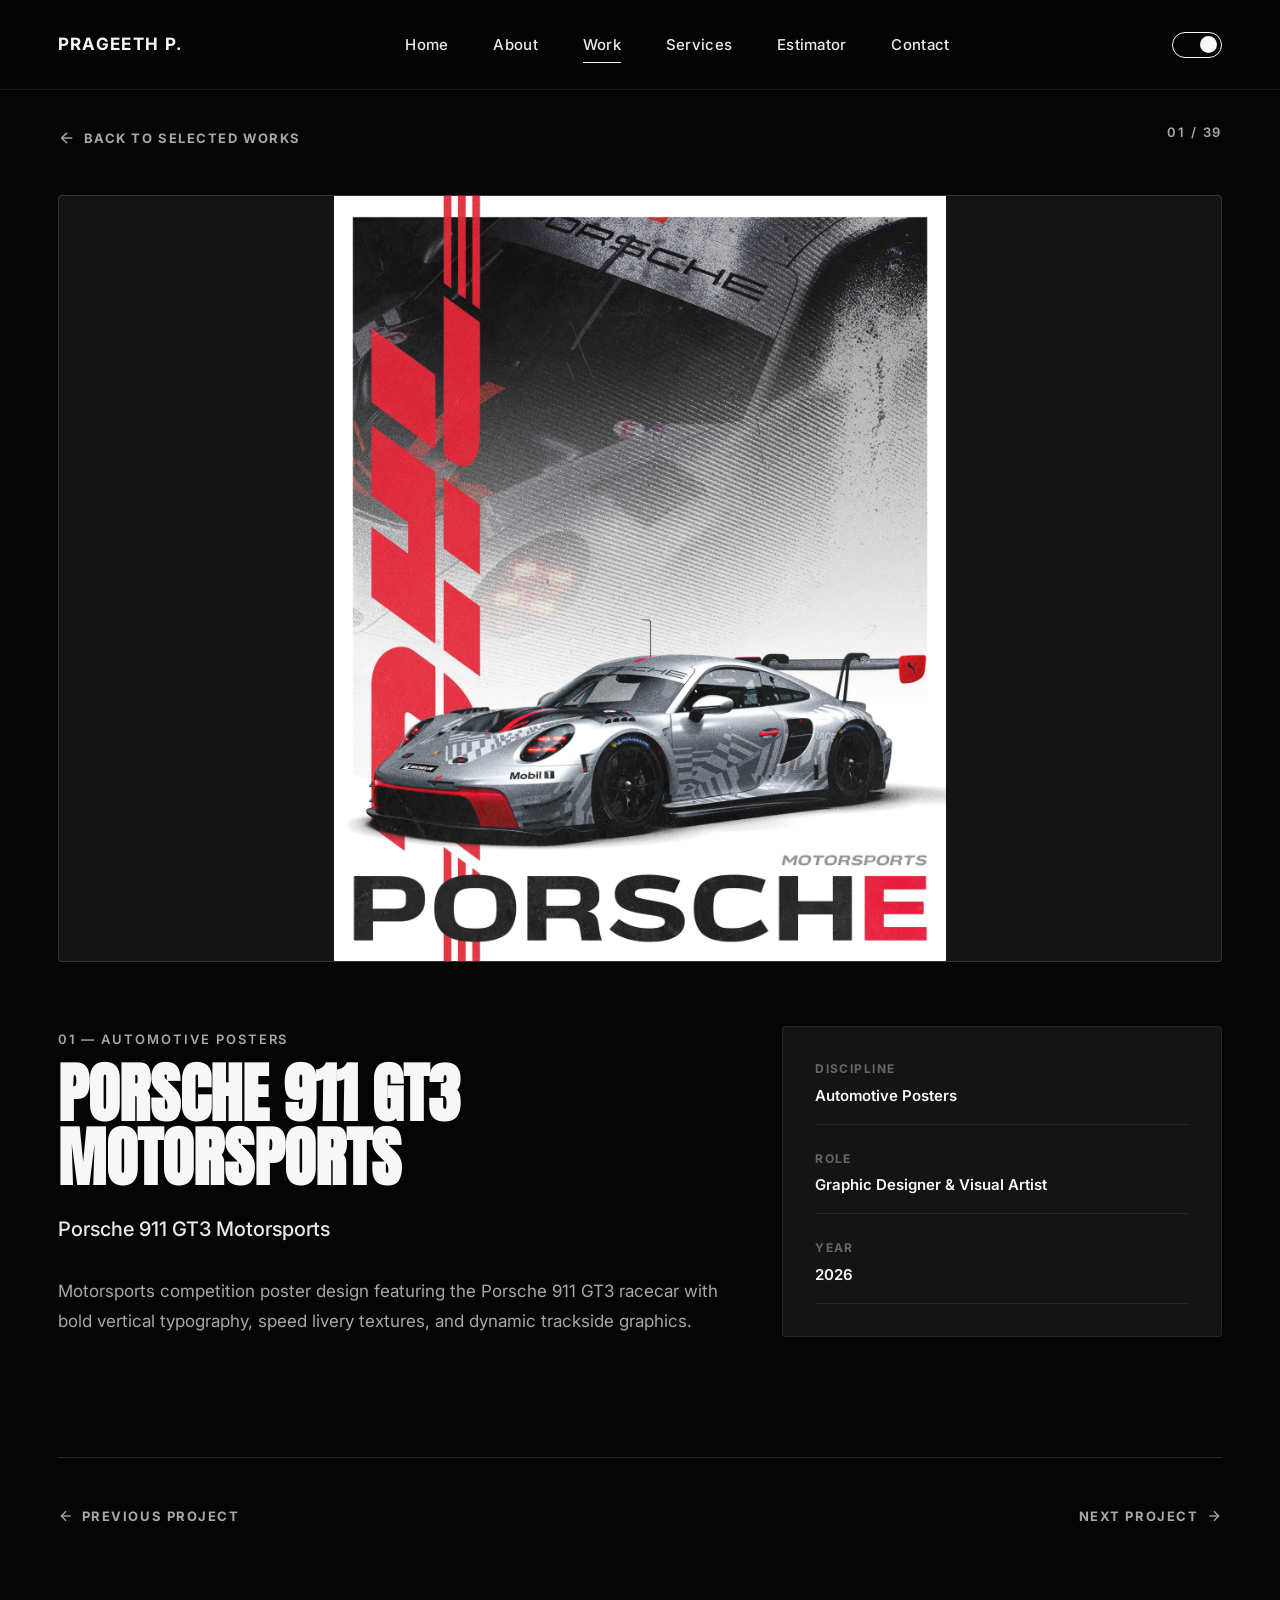
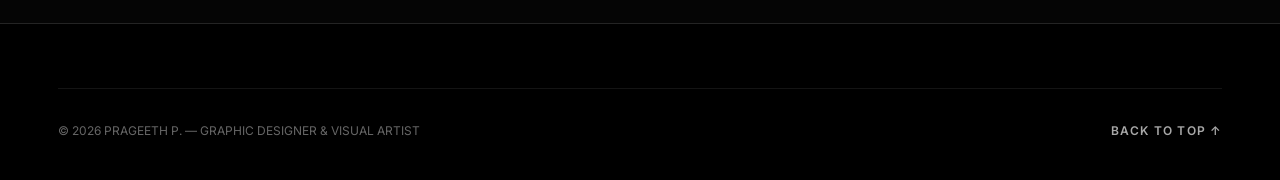
==== commit 791d3e08: "feat: implement project cost estimator with fixed INR pricing and WhatsApp integration" ====
--- a/pages/project.html
+++ b/pages/project.html
@@ -150,9 +150,10 @@
       <a href="../index.html" class="brand-wordmark">PRAGEETH P.</a>
       <nav class="main-nav" aria-label="Main Navigation">
         <a href="../index.html#home" class="nav-link">Home</a>
+        <a href="../index.html#about" class="nav-link">About</a>
         <a href="../index.html#work" class="nav-link active">Work</a>
-        <a href="../index.html#about" class="nav-link">About</a>
         <a href="../index.html#services" class="nav-link">Services</a>
+        <a href="../estimator.html" class="nav-link">Estimator</a>
         <a href="../index.html#contact" class="nav-link">Contact</a>
       </nav>
       <div class="header-actions">
--- a/css/style.css
+++ b/css/style.css
@@ -384,16 +384,16 @@
   display: flex;
   flex-direction: column;
   align-items: center;
-  width: min(92vw, 1750px);
+  width: calc(100% - (2 * var(--page-pad-x)));
+  max-width: 1750px;
   z-index: 1;
   pointer-events: none;
 }
 
-/* Exact Vector Display Typography (Anton Bold Glyphs) */
+/* Exact Vector Display Typography (Anton Bold Glyphs) - Stretched wall-to-wall */
 .hero-name-svg {
   width: 100%;
-  height: auto;
-  max-height: 29vh;
+  height: clamp(160px, 30vh, 320px);
   color: var(--text-main);
   display: block;
 }
@@ -447,6 +447,10 @@
   white-space: nowrap;
 }
 
+.mobile-only {
+  display: none;
+}
+
 /* Bottom elements bar: Socials (Left) & "LET'S CREATE" (Right) */
 .hero-bottom-bar {
   position: absolute;
@@ -486,12 +490,6 @@
   width: 20px;
   height: 20px;
   stroke: currentColor;
-}
-
-.social-svg-be {
-  width: 22px;
-  height: 22px;
-  fill: currentColor;
 }
 
 .hero-cta-btn {
--- a/css/responsive.css
+++ b/css/responsive.css
@@ -68,16 +68,102 @@
 /* Mobile & Small Tablet (max-width: 768px) */
 @media (max-width: 768px) {
   :root {
-    --header-height: 70px;
-    --page-pad-x: 1.25rem;
+    --header-height: 80px;
+    --page-pad-x: 1rem;
     --section-pad-y: 4.5rem;
   }
 
-  /* Header Mobile Nav Overlay */
+  .mobile-only {
+    display: inline;
+  }
+
+  /* Floating Rounded Pill Navigation */
+  .site-header {
+    position: fixed;
+    top: calc(env(safe-area-inset-top, 0px) + 14px);
+    left: 0;
+    width: 100%;
+    height: auto;
+    background: transparent !important;
+    border: none !important;
+    padding: 0;
+    pointer-events: none;
+    z-index: 100;
+    backdrop-filter: none !important;
+    -webkit-backdrop-filter: none !important;
+  }
+
+  .header-container {
+    width: calc(100% - 32px);
+    max-width: 440px;
+    margin: 0 auto;
+    height: 52px;
+    background-color: #080808;
+    background-color: rgba(8, 8, 8, 0.94);
+    backdrop-filter: blur(16px);
+    -webkit-backdrop-filter: blur(16px);
+    border: 1px solid rgba(255, 255, 255, 0.4);
+    border-radius: 999px;
+    padding: 0 16px 0 20px;
+    display: flex;
+    align-items: center;
+    justify-content: space-between;
+    pointer-events: auto;
+    box-shadow: 0 12px 36px rgba(0, 0, 0, 0.6);
+  }
+
+  [data-theme="light"] .header-container {
+    background-color: rgba(246, 246, 244, 0.95);
+    border-color: rgba(0, 0, 0, 0.3);
+  }
+
+  .brand-wordmark {
+    font-family: 'Anton', 'Bebas Neue', var(--font-sans);
+    font-size: 1.25rem;
+    font-weight: 700;
+    letter-spacing: 0.05em;
+    line-height: 1;
+    color: var(--text-main);
+  }
+
+  .header-actions {
+    gap: 0.85rem;
+    align-items: center;
+  }
+
+  .theme-toggle-btn {
+    width: 42px;
+    height: 22px;
+    border: 1.5px solid var(--text-main);
+  }
+
+  .theme-toggle-thumb {
+    width: 14px;
+    height: 14px;
+    top: 2.5px;
+    right: 3px;
+  }
+
+  [data-theme="light"] .theme-toggle-thumb {
+    transform: translateX(-19px);
+  }
+
   .menu-toggle-btn {
     display: flex;
-  }
-
+    width: 32px;
+    height: 32px;
+    gap: 5px;
+    padding: 2px;
+    justify-content: center;
+    align-items: center;
+  }
+
+  .menu-toggle-bar {
+    width: 22px;
+    height: 2px;
+  }
+
+  /* Fullscreen / Overlay Mobile Menu */
   .main-nav {
     position: fixed;
     top: 0;
@@ -85,69 +171,195 @@
     width: 100vw;
     height: 100vh;
     height: 100svh;
-    background-color: var(--bg-deep);
+    background-color: rgba(5, 5, 5, 0.98);
+    backdrop-filter: blur(20px);
+    -webkit-backdrop-filter: blur(20px);
     flex-direction: column;
     justify-content: center;
     align-items: center;
     gap: 2rem;
-    z-index: 101;
+    z-index: 99;
     opacity: 0;
     visibility: hidden;
-    transform: translateY(-10px);
+    transform: scale(0.98);
     transition: opacity var(--trans-smooth), transform var(--trans-smooth), visibility var(--trans-smooth);
+    pointer-events: auto;
+  }
+
+  [data-theme="light"] .main-nav {
+    background-color: rgba(245, 245, 243, 0.98);
   }
 
   .main-nav.open {
     opacity: 1;
     visibility: visible;
-    transform: translateY(0);
+    transform: scale(1);
   }
 
   .nav-link {
-    font-size: 1.5rem;
-    font-weight: 600;
-  }
-
-  /* Hero Mobile Recomposition */
+    font-family: var(--font-sans);
+    font-size: 1.75rem;
+    font-weight: 700;
+    letter-spacing: 0.06em;
+    text-transform: uppercase;
+  }
+
+  /* Mobile Hero Recomposition */
   .hero-section {
+    position: relative;
+    width: 100%;
+    height: 100vh;
     height: 100svh;
-    min-height: 560px;
-  }
-
-  .hero-display-name {
-    font-size: clamp(3.5rem, 18.5vw, 6.5rem);
-    top: 36%;
-    width: 95vw;
-  }
-
+    min-height: 600px;
+    overflow: hidden;
+  }
+
+  /* Oversized condensed name typography */
+  .hero-title-group {
+    position: absolute;
+    top: calc(env(safe-area-inset-top, 0px) + 74px);
+    left: 50%;
+    transform: translateX(-50%) !important;
+    width: calc(100% - 32px);
+    max-width: 440px;
+    display: flex;
+    flex-direction: column;
+    align-items: center;
+    z-index: 1;
+    pointer-events: none;
+    animation: fadeIn 0.8s ease 0.2s both !important;
+  }
+
+  .hero-name-svg {
+    width: 100%;
+    height: clamp(160px, 24vh, 220px);
+    display: block;
+    color: var(--text-main);
+  }
+
+  /* Supporting labels placed at sides of portrait neck/collar */
+  .hero-supporting-row {
+    position: absolute;
+    top: calc(100% + 14px);
+    left: 0;
+    width: 100%;
+    display: flex;
+    justify-content: space-between;
+    align-items: flex-start;
+    padding: 0;
+    margin: 0;
+    z-index: 3;
+    pointer-events: auto;
+  }
+
+  .hero-role-label {
+    font-size: clamp(0.6875rem, 2.6vw, 0.8125rem);
+    font-weight: 700;
+    line-height: 1.35;
+    letter-spacing: 0.08em;
+    text-transform: uppercase;
+    color: var(--text-main);
+    text-align: left;
+    white-space: normal;
+    position: relative;
+    padding-bottom: 8px;
+    margin: 0;
+    max-width: 130px;
+  }
+
+  .hero-role-label::after {
+    content: '';
+    position: absolute;
+    bottom: 0;
+    left: 0;
+    width: 24px;
+    height: 1.5px;
+    background-color: var(--text-main);
+  }
+
+  .hero-caption-label {
+    font-size: clamp(0.6875rem, 2.6vw, 0.8125rem);
+    font-weight: 700;
+    line-height: 1.35;
+    letter-spacing: 0.08em;
+    text-transform: uppercase;
+    color: var(--text-main);
+    text-align: right;
+    white-space: normal;
+    position: relative;
+    padding-bottom: 8px;
+    margin: 0;
+    max-width: 110px;
+  }
+
+  .hero-caption-label::after {
+    content: '';
+    position: absolute;
+    bottom: 0;
+    right: 0;
+    width: 24px;
+    height: 1.5px;
+    background-color: var(--text-main);
+  }
+
+  /* Centered Foreground Portrait */
   .hero-portrait-wrapper {
-    height: 72vh;
-    height: 72svh;
-    max-height: 75%;
+    position: absolute;
     bottom: 0;
+    left: 50%;
+    transform: translateX(-50%);
+    height: 80vh;
+    height: 80svh;
+    max-height: 84%;
+    width: auto;
+    z-index: 2;
+    pointer-events: none;
+    display: flex;
+    align-items: flex-end;
+    justify-content: center;
   }
 
   .hero-portrait-img {
     height: 100%;
-    max-width: 95vw;
-  }
-
-  .hero-supporting-row {
-    top: auto;
-    bottom: 5.5rem;
-    left: 1.25rem;
-    right: 1.25rem;
     width: auto;
-    flex-direction: column;
-    gap: 0.35rem;
-    text-align: center;
-  }
-
+    max-width: 100vw;
+    object-fit: contain;
+    object-position: bottom center;
+  }
+
+  /* Mobile Bottom Bar (Socials + Contact) */
   .hero-bottom-bar {
-    bottom: 1.5rem;
-    left: 1.25rem;
-    right: 1.25rem;
-    width: auto;
+    position: absolute;
+    bottom: calc(env(safe-area-inset-bottom, 0px) + 20px);
+    left: 50%;
+    transform: translateX(-50%);
+    width: calc(100% - 32px);
+    max-width: 440px;
+    display: flex;
+    justify-content: space-between;
+    align-items: center;
+    z-index: 10;
+    pointer-events: auto;
+  }
+
+  .hero-socials {
+    display: flex;
+    align-items: center;
+    gap: 0.85rem;
+  }
+
+  .social-divider {
+    color: rgba(255, 255, 255, 0.4);
+    font-size: 0.85rem;
+    font-weight: 300;
+    margin-inline: -0.15rem;
+  }
+
+  .hero-cta-btn {
+    font-size: 0.8125rem;
+    font-weight: 700;
+    letter-spacing: 0.12em;
+    gap: 0.45rem;
   }
 
   /* Projects Grid & Filters Mobile */
